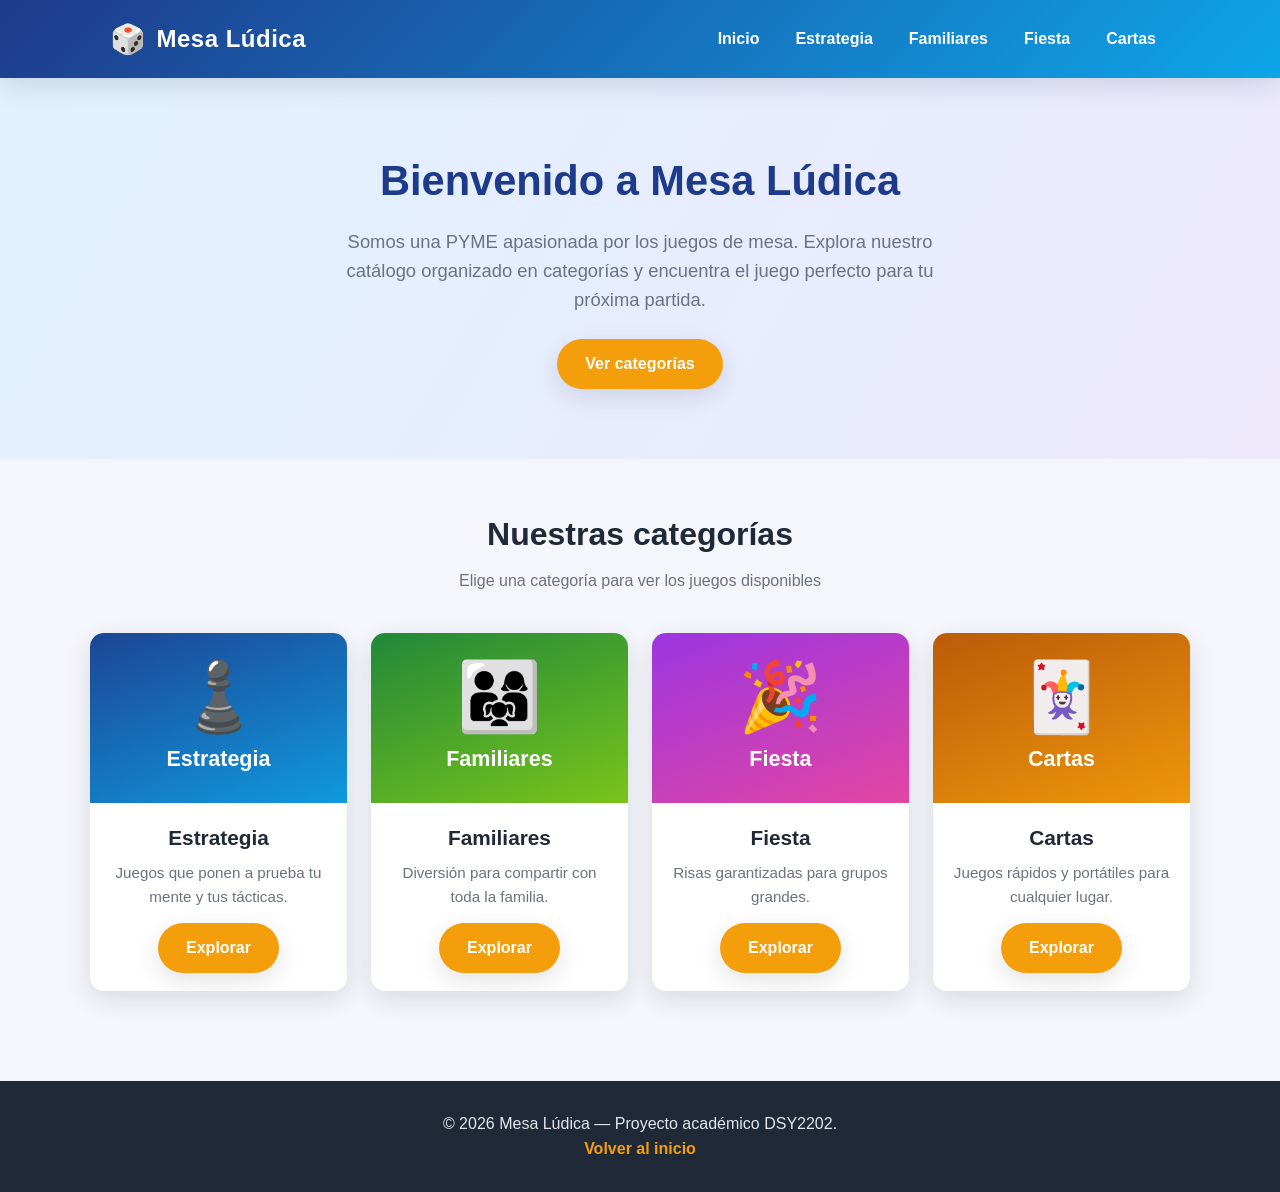
==== index.html @ 4b868eaf "Sitio inicial Mesa Lúdica: catálogo de juegos de mesa (HTML5 + CSS3) Co-Authored-By: Claude Opus 4.7" ====
<!DOCTYPE html>
<html lang="es">
<head>
  <meta charset="UTF-8">
  <meta name="viewport" content="width=device-width, initial-scale=1.0">
  <title>Mesa Lúdica | Tu tienda de juegos de mesa</title>
  <link rel="stylesheet" href="css/styles.css">
</head>
<body>

  <!-- ENCABEZADO + NAVEGACIÓN -->
  <header class="cabecera">
    <nav class="barra-nav">
      <a href="index.html" class="logo"><span>🎲</span> Mesa Lúdica</a>
      <ul class="menu">
        <li><a href="index.html">Inicio</a></li>
        <li><a href="estrategia.html">Estrategia</a></li>
        <li><a href="familiares.html">Familiares</a></li>
        <li><a href="fiesta.html">Fiesta</a></li>
        <li><a href="cartas.html">Cartas</a></li>
      </ul>
    </nav>
  </header>

  <!-- HERO / PORTADA -->
  <section class="hero">
    <h1>Bienvenido a Mesa Lúdica</h1>
    <p>
      Somos una PYME apasionada por los juegos de mesa. Explora nuestro catálogo
      organizado en categorías y encuentra el juego perfecto para tu próxima partida.
    </p>
    <a href="#categorias" class="boton">Ver categorías</a>
  </section>

  <!-- CONTENIDO PRINCIPAL -->
  <main>
    <section id="categorias" class="seccion contenedor">
      <h2 class="titulo-seccion">Nuestras categorías</h2>
      <p class="subtitulo-seccion">Elige una categoría para ver los juegos disponibles</p>

      <div class="grid-categorias">

        <article class="tarjeta-categoria">
          <img src="img/cat-estrategia.svg" alt="Categoría Estrategia">
          <div class="cuerpo">
            <h3>Estrategia</h3>
            <p>Juegos que ponen a prueba tu mente y tus tácticas.</p>
            <a href="estrategia.html" class="boton">Explorar</a>
          </div>
        </article>

        <article class="tarjeta-categoria">
          <img src="img/cat-familiares.svg" alt="Categoría Familiares">
          <div class="cuerpo">
            <h3>Familiares</h3>
            <p>Diversión para compartir con toda la familia.</p>
            <a href="familiares.html" class="boton">Explorar</a>
          </div>
        </article>

        <article class="tarjeta-categoria">
          <img src="img/cat-fiesta.svg" alt="Categoría Fiesta">
          <div class="cuerpo">
            <h3>Fiesta</h3>
            <p>Risas garantizadas para grupos grandes.</p>
            <a href="fiesta.html" class="boton">Explorar</a>
          </div>
        </article>

        <article class="tarjeta-categoria">
          <img src="img/cat-cartas.svg" alt="Categoría Cartas">
          <div class="cuerpo">
            <h3>Cartas</h3>
            <p>Juegos rápidos y portátiles para cualquier lugar.</p>
            <a href="cartas.html" class="boton">Explorar</a>
          </div>
        </article>

      </div>
    </section>
  </main>

  <!-- PIE DE PÁGINA -->
  <footer class="pie-pagina">
    <p>&copy; 2026 Mesa Lúdica — Proyecto académico DSY2202.</p>
    <p><a href="index.html">Volver al inicio</a></p>
  </footer>

</body>
</html>
---- css/styles.css ----
/* ============================================================
   Mesa Lúdica - Hoja de estilos principal
   DSY2202 - Desarrollo Full Stack II - Experiencia 1, Semana 1
   ============================================================ */

/* ----- 1. VARIABLES CSS (variables personalizadas) ----- */
:root {
  /* Paleta de marca */
  --color-primario: #1e3a8a;
  --color-secundario: #0ea5e9;
  --color-acento: #f59e0b;
  --color-exito: #16a34a;
  --color-peligro: #dc2626;

  /* Neutros */
  --color-fondo: #f4f6fb;
  --color-superficie: #ffffff;
  --color-texto: #1f2937;
  --color-texto-suave: #6b7280;

  /* Colores por categoría */
  --cat-estrategia: #1e3a8a;
  --cat-familiares: #15803d;
  --cat-fiesta: #9333ea;
  --cat-cartas: #b45309;

  /* Tipografía y espaciado */
  --fuente-base: "Segoe UI", Roboto, Helvetica, Arial, sans-serif;
  --radio: 14px;
  --sombra: 0 8px 24px rgba(15, 23, 42, 0.12);
  --sombra-fuerte: 0 14px 36px rgba(15, 23, 42, 0.22);
  --transicion: 0.3s ease;
  --ancho-max: 1100px;
}

/* ----- 2. RESET BÁSICO ----- */
* {
  margin: 0;
  padding: 0;
  box-sizing: border-box; /* Box Model: el padding y border se incluyen en el ancho */
}

html {
  scroll-behavior: smooth; /* desplazamiento suave */
}

body {
  font-family: var(--fuente-base);
  color: var(--color-texto);
  background-color: var(--color-fondo);
  line-height: 1.6;
}

img {
  max-width: 100%;
  display: block;
}

a {
  text-decoration: none;
  color: inherit;
}

/* ----- 3. ANIMACIONES (@keyframes) ----- */

/* (1) Aparición suave de elementos */
@keyframes aparecer {
  from { opacity: 0; transform: translateY(24px); }
  to   { opacity: 1; transform: translateY(0); }
}

/* (2) Deslizar el encabezado desde arriba */
@keyframes bajarHeader {
  from { transform: translateY(-100%); opacity: 0; }
  to   { transform: translateY(0); opacity: 1; }
}

/* (3) Latido para resaltar la etiqueta de descuento */
@keyframes latir {
  0%, 100% { transform: scale(1); }
  50%      { transform: scale(1.12); }
}

/* (4) Flotación para los iconos/imágenes destacadas */
@keyframes flotar {
  0%, 100% { transform: translateY(0); }
  50%      { transform: translateY(-10px); }
}

/* (5) Brillo que recorre el hero */
@keyframes brillo {
  0%   { background-position: -200% center; }
  100% { background-position: 200% center; }
}

/* ----- 4. CONTENEDOR Y UTILIDADES ----- */
.contenedor {
  width: 100%;
  max-width: var(--ancho-max);
  margin: 0 auto;
  padding: 0 20px;
}

.seccion {
  padding: 50px 0;
}

.titulo-seccion {
  font-size: 2rem;
  text-align: center;
  margin-bottom: 8px;
}

.subtitulo-seccion {
  text-align: center;
  color: var(--color-texto-suave);
  margin-bottom: 40px;
}

/* ----- 5. ENCABEZADO Y NAVEGACIÓN ----- */
.cabecera {
  background: linear-gradient(135deg, var(--color-primario), var(--color-secundario));
  color: #fff;
  box-shadow: var(--sombra);
  position: sticky;
  top: 0;
  z-index: 100;
  animation: bajarHeader 0.6s ease both;
}

.barra-nav {
  display: flex;
  align-items: center;
  justify-content: space-between;
  flex-wrap: wrap;
  gap: 12px;
  padding: 16px 20px;
  max-width: var(--ancho-max);
  margin: 0 auto;
}

.logo {
  display: flex;
  align-items: center;
  gap: 10px;
  font-size: 1.5rem;
  font-weight: 700;
  letter-spacing: 0.5px;
}

.logo span {
  font-size: 1.8rem;
  animation: flotar 3s ease-in-out infinite;
}

.menu {
  display: flex;
  list-style: none;
  gap: 8px;
  flex-wrap: wrap;
}

.menu a {
  padding: 8px 14px;
  border-radius: 999px;
  font-weight: 600;
  transition: background var(--transicion), transform var(--transicion);
}

/* pseudo-clase :hover */
.menu a:hover {
  background: rgba(255, 255, 255, 0.22);
  transform: translateY(-2px);
}

/* ----- 6. HERO (portada de inicio) ----- */
.hero {
  text-align: center;
  padding: 70px 20px;
  background: linear-gradient(120deg, #e0f2fe, #ede9fe, #fef3c7);
  background-size: 200% auto;
  animation: brillo 8s linear infinite;
}

.hero h1 {
  font-size: 2.6rem;
  margin-bottom: 12px;
  color: var(--color-primario);
}

.hero p {
  font-size: 1.15rem;
  color: var(--color-texto-suave);
  max-width: 620px;
  margin: 0 auto 24px;
}

.boton {
  display: inline-block;
  background: var(--color-acento);
  color: #fff;
  padding: 12px 28px;
  border-radius: 999px;
  font-weight: 700;
  box-shadow: var(--sombra);
  transition: transform var(--transicion), box-shadow var(--transicion);
}

.boton:hover {
  transform: translateY(-3px) scale(1.03);
  box-shadow: var(--sombra-fuerte);
}

/* ----- 7. GRID DE CATEGORÍAS (página principal) ----- */
.grid-categorias {
  display: grid;
  grid-template-columns: repeat(auto-fit, minmax(240px, 1fr));
  gap: 24px;
}

.tarjeta-categoria {
  background: var(--color-superficie);
  border-radius: var(--radio);
  overflow: hidden;
  box-shadow: var(--sombra);
  transition: transform var(--transicion), box-shadow var(--transicion);
  animation: aparecer 0.6s ease both;
}

.tarjeta-categoria:hover {
  transform: translateY(-8px);
  box-shadow: var(--sombra-fuerte);
}

.tarjeta-categoria img {
  width: 100%;
  height: 170px;
  object-fit: cover;
}

.tarjeta-categoria .cuerpo {
  padding: 18px;
  text-align: center;
}

.tarjeta-categoria h3 {
  font-size: 1.3rem;
  margin-bottom: 6px;
}

.tarjeta-categoria p {
  color: var(--color-texto-suave);
  font-size: 0.95rem;
  margin-bottom: 14px;
}

/* ----- 8. CABECERA DE CATEGORÍA (banner interior) ----- */
.banner-categoria {
  position: relative;
  color: #fff;
  text-align: center;
  padding: 60px 20px;
  background-size: cover;
  background-position: center;
}

.banner-categoria::after {
  /* pseudo-elemento que oscurece la imagen para legibilidad */
  content: "";
  position: absolute;
  inset: 0;
  background: rgba(15, 23, 42, 0.45);
}

.banner-categoria h1,
.banner-categoria p {
  position: relative;
  z-index: 1;
}

.banner-categoria h1 {
  font-size: 2.4rem;
  margin-bottom: 8px;
}

/* ----- 9. GRID DE JUEGOS (fichas) ----- */
.grid-juegos {
  display: grid;
  grid-template-columns: repeat(auto-fit, minmax(280px, 1fr));
  gap: 28px;
}

.ficha {
  position: relative;
  background: var(--color-superficie);
  border-radius: var(--radio);
  overflow: hidden;
  box-shadow: var(--sombra);
  display: flex;
  flex-direction: column;
  transition: transform var(--transicion), box-shadow var(--transicion);
  animation: aparecer 0.6s ease both;
}

.ficha:hover {
  transform: translateY(-8px);
  box-shadow: var(--sombra-fuerte);
}

.ficha img {
  width: 100%;
  height: 200px;
  object-fit: cover;
}

.ficha .cuerpo {
  padding: 18px;
  display: flex;
  flex-direction: column;
  flex-grow: 1;
}

.ficha h3 {
  font-size: 1.25rem;
  margin-bottom: 8px;
}

.ficha .descripcion {
  color: var(--color-texto-suave);
  font-size: 0.95rem;
  margin-bottom: 16px;
  flex-grow: 1;
}

.ficha .pie {
  display: flex;
  align-items: center;
  justify-content: space-between;
  flex-wrap: wrap;
  gap: 8px;
}

/* Precios */
.precio {
  font-size: 1.35rem;
  font-weight: 700;
  color: var(--color-primario);
}

.precio-antiguo {
  font-size: 0.95rem;
  color: var(--color-texto-suave);
  text-decoration: line-through;
  margin-right: 6px;
}

/* Etiqueta de descuento */
.etiqueta-descuento {
  position: absolute;
  top: 14px;
  right: 14px;
  background: var(--color-peligro);
  color: #fff;
  font-weight: 700;
  font-size: 0.85rem;
  padding: 6px 12px;
  border-radius: 999px;
  box-shadow: var(--sombra);
  animation: latir 1.4s ease-in-out infinite;
}

.etiqueta-sin-descuento {
  font-size: 0.8rem;
  color: var(--color-texto-suave);
  font-style: italic;
}

/* ----- 10. PIE DE PÁGINA ----- */
.pie-pagina {
  background: var(--color-texto);
  color: #e5e7eb;
  text-align: center;
  padding: 30px 20px;
  margin-top: 40px;
}

.pie-pagina a {
  color: var(--color-acento);
  font-weight: 600;
}

/* ----- 11. DISEÑO RESPONSIVO (media queries) ----- */

/* Tablets */
@media screen and (max-width: 768px) {
  .hero h1 { font-size: 2rem; }
  .titulo-seccion { font-size: 1.6rem; }
  .barra-nav { justify-content: center; }
}

/* Teléfonos */
@media screen and (max-width: 480px) {
  .grid-categorias,
  .grid-juegos {
    grid-template-columns: 1fr; /* una sola columna */
  }
  .menu { width: 100%; justify-content: center; }
  .hero { padding: 50px 16px; }
  .hero h1 { font-size: 1.7rem; }
}
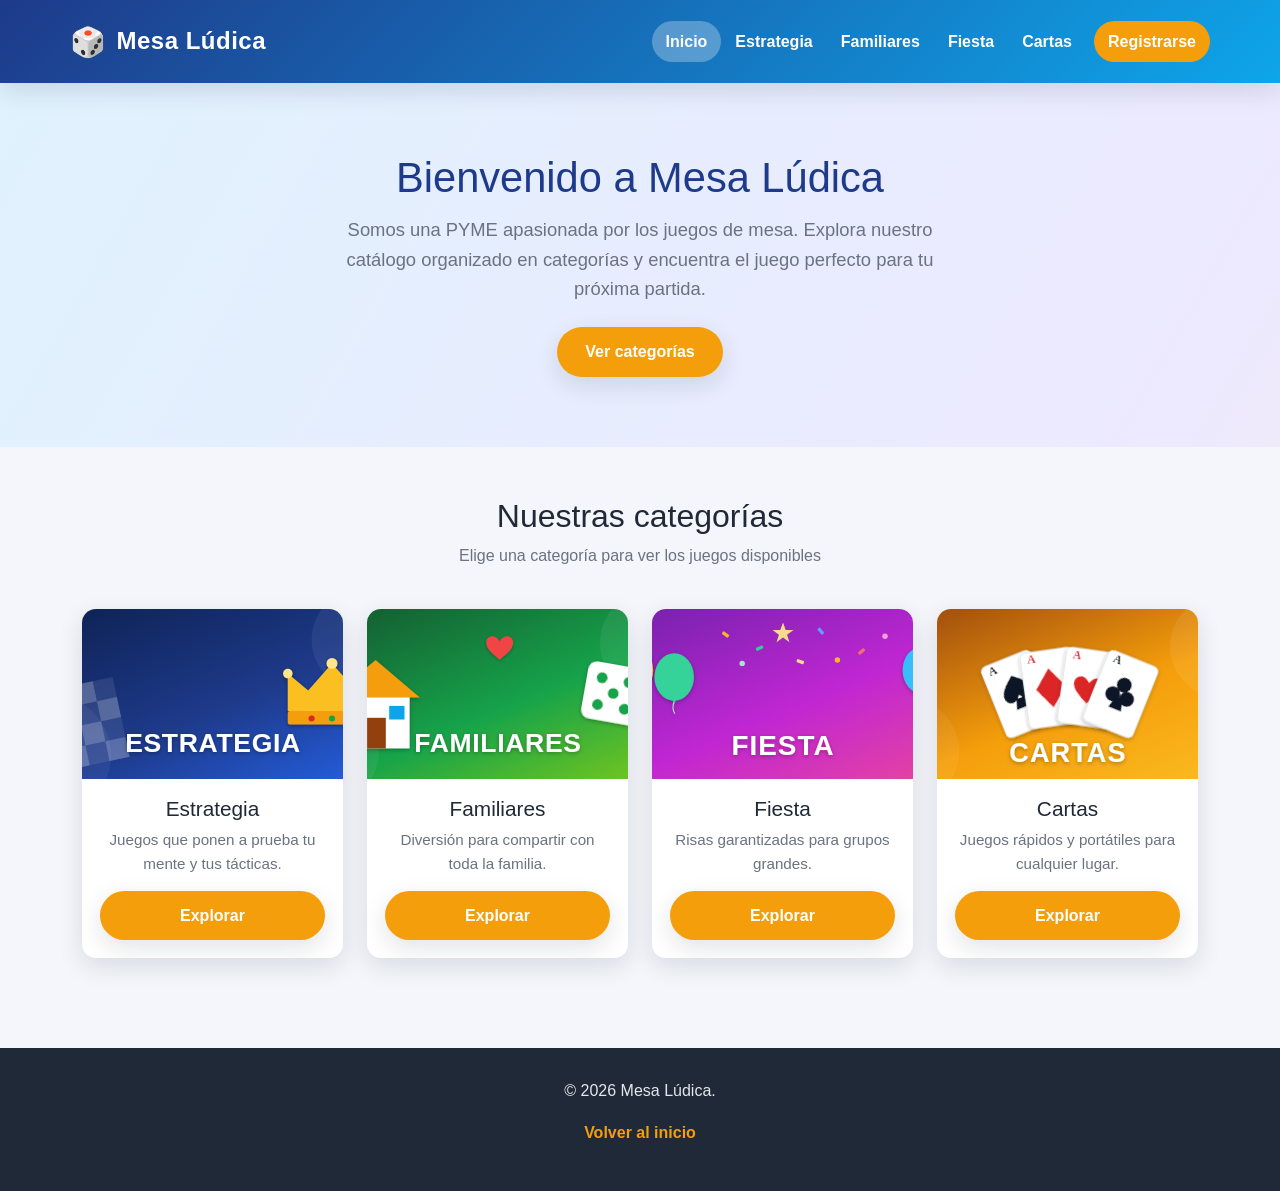
==== commit cb8dbd92: "Integra Bootstrap 5 y validaciones JS para la entrega de la Semana 2" ====
--- a/index.html
+++ b/index.html
@@ -4,87 +4,116 @@
   <meta charset="UTF-8">
   <meta name="viewport" content="width=device-width, initial-scale=1.0">
   <title>Mesa Lúdica | Tu tienda de juegos de mesa</title>
+
+  <!-- Bootstrap 5 (CDN) -->
+  <link href="https://cdn.jsdelivr.net/npm/bootstrap@5.3.3/dist/css/bootstrap.min.css" rel="stylesheet">
+  <!-- Estilos propios (van DESPUÉS para poder sobrescribir) -->
   <link rel="stylesheet" href="css/styles.css">
 </head>
 <body>
 
-  <!-- ENCABEZADO + NAVEGACIÓN -->
-  <header class="cabecera">
-    <nav class="barra-nav">
-      <a href="index.html" class="logo"><span>🎲</span> Mesa Lúdica</a>
-      <ul class="menu">
-        <li><a href="index.html">Inicio</a></li>
-        <li><a href="estrategia.html">Estrategia</a></li>
-        <li><a href="familiares.html">Familiares</a></li>
-        <li><a href="fiesta.html">Fiesta</a></li>
-        <li><a href="cartas.html">Cartas</a></li>
-      </ul>
+  <!-- ENCABEZADO + NAVEGACIÓN (Bootstrap navbar responsive) -->
+  <header class="cabecera sticky-top">
+    <nav class="navbar navbar-expand-lg container">
+      <a class="navbar-brand logo" href="index.html">
+        <span>🎲</span> Mesa Lúdica
+      </a>
+      <button class="navbar-toggler" type="button" data-bs-toggle="collapse"
+              data-bs-target="#navMenu" aria-controls="navMenu"
+              aria-expanded="false" aria-label="Abrir navegación">
+        <span class="navbar-toggler-icon"></span>
+      </button>
+      <div class="collapse navbar-collapse" id="navMenu">
+        <ul class="navbar-nav ms-auto align-items-lg-center menu">
+          <li class="nav-item"><a class="nav-link" href="index.html">Inicio</a></li>
+          <li class="nav-item"><a class="nav-link" href="estrategia.html">Estrategia</a></li>
+          <li class="nav-item"><a class="nav-link" href="familiares.html">Familiares</a></li>
+          <li class="nav-item"><a class="nav-link" href="fiesta.html">Fiesta</a></li>
+          <li class="nav-item"><a class="nav-link" href="cartas.html">Cartas</a></li>
+          <li class="nav-item ms-lg-2"><a class="nav-link nav-cta" href="registro.html">Registrarse</a></li>
+        </ul>
+      </div>
     </nav>
   </header>
 
   <!-- HERO / PORTADA -->
   <section class="hero">
-    <h1>Bienvenido a Mesa Lúdica</h1>
-    <p>
-      Somos una PYME apasionada por los juegos de mesa. Explora nuestro catálogo
-      organizado en categorías y encuentra el juego perfecto para tu próxima partida.
-    </p>
-    <a href="#categorias" class="boton">Ver categorías</a>
+    <div class="container">
+      <h1>Bienvenido a Mesa Lúdica</h1>
+      <p>
+        Somos una PYME apasionada por los juegos de mesa. Explora nuestro catálogo
+        organizado en categorías y encuentra el juego perfecto para tu próxima partida.
+      </p>
+      <a href="#categorias" class="boton">Ver categorías</a>
+    </div>
   </section>
 
   <!-- CONTENIDO PRINCIPAL -->
   <main>
-    <section id="categorias" class="seccion contenedor">
-      <h2 class="titulo-seccion">Nuestras categorías</h2>
-      <p class="subtitulo-seccion">Elige una categoría para ver los juegos disponibles</p>
+    <section id="categorias" class="seccion">
+      <div class="container">
+        <h2 class="titulo-seccion">Nuestras categorías</h2>
+        <p class="subtitulo-seccion">Elige una categoría para ver los juegos disponibles</p>
 
-      <div class="grid-categorias">
+        <div class="row g-4 grid-categorias">
 
-        <article class="tarjeta-categoria">
-          <img src="img/cat-estrategia.svg" alt="Categoría Estrategia">
-          <div class="cuerpo">
-            <h3>Estrategia</h3>
-            <p>Juegos que ponen a prueba tu mente y tus tácticas.</p>
-            <a href="estrategia.html" class="boton">Explorar</a>
-          </div>
-        </article>
+          <article class="col-12 col-sm-6 col-lg-3">
+            <div class="tarjeta-categoria h-100">
+              <img src="img/cat-estrategia.svg" alt="Categoría Estrategia">
+              <div class="cuerpo">
+                <h3>Estrategia</h3>
+                <p>Juegos que ponen a prueba tu mente y tus tácticas.</p>
+                <a href="estrategia.html" class="boton">Explorar</a>
+              </div>
+            </div>
+          </article>
 
-        <article class="tarjeta-categoria">
-          <img src="img/cat-familiares.svg" alt="Categoría Familiares">
-          <div class="cuerpo">
-            <h3>Familiares</h3>
-            <p>Diversión para compartir con toda la familia.</p>
-            <a href="familiares.html" class="boton">Explorar</a>
-          </div>
-        </article>
+          <article class="col-12 col-sm-6 col-lg-3">
+            <div class="tarjeta-categoria h-100">
+              <img src="img/cat-familiares.svg" alt="Categoría Familiares">
+              <div class="cuerpo">
+                <h3>Familiares</h3>
+                <p>Diversión para compartir con toda la familia.</p>
+                <a href="familiares.html" class="boton">Explorar</a>
+              </div>
+            </div>
+          </article>
 
-        <article class="tarjeta-categoria">
-          <img src="img/cat-fiesta.svg" alt="Categoría Fiesta">
-          <div class="cuerpo">
-            <h3>Fiesta</h3>
-            <p>Risas garantizadas para grupos grandes.</p>
-            <a href="fiesta.html" class="boton">Explorar</a>
-          </div>
-        </article>
+          <article class="col-12 col-sm-6 col-lg-3">
+            <div class="tarjeta-categoria h-100">
+              <img src="img/cat-fiesta.svg" alt="Categoría Fiesta">
+              <div class="cuerpo">
+                <h3>Fiesta</h3>
+                <p>Risas garantizadas para grupos grandes.</p>
+                <a href="fiesta.html" class="boton">Explorar</a>
+              </div>
+            </div>
+          </article>
 
-        <article class="tarjeta-categoria">
-          <img src="img/cat-cartas.svg" alt="Categoría Cartas">
-          <div class="cuerpo">
-            <h3>Cartas</h3>
-            <p>Juegos rápidos y portátiles para cualquier lugar.</p>
-            <a href="cartas.html" class="boton">Explorar</a>
-          </div>
-        </article>
+          <article class="col-12 col-sm-6 col-lg-3">
+            <div class="tarjeta-categoria h-100">
+              <img src="img/cat-cartas.svg" alt="Categoría Cartas">
+              <div class="cuerpo">
+                <h3>Cartas</h3>
+                <p>Juegos rápidos y portátiles para cualquier lugar.</p>
+                <a href="cartas.html" class="boton">Explorar</a>
+              </div>
+            </div>
+          </article>
 
+        </div>
       </div>
     </section>
   </main>
 
   <!-- PIE DE PÁGINA -->
   <footer class="pie-pagina">
-    <p>&copy; 2026 Mesa Lúdica — Proyecto académico DSY2202.</p>
+    <p>&copy; 2026 Mesa Lúdica.</p>
     <p><a href="index.html">Volver al inicio</a></p>
   </footer>
 
+  <!-- Bootstrap JS + scripts propios -->
+  <script src="https://cdn.jsdelivr.net/npm/bootstrap@5.3.3/dist/js/bootstrap.bundle.min.js"></script>
+  <script src="js/main.js"></script>
 </body>
 </html>
--- a/css/styles.css
+++ b/css/styles.css
@@ -1,6 +1,6 @@
 /* ============================================================
    Mesa Lúdica - Hoja de estilos principal
-   DSY2202 - Desarrollo Full Stack II - Experiencia 1, Semana 1
+   DSY2202 - Desarrollo Full Stack II - Experiencia 1, Semana 2
    ============================================================ */
 
 /* ----- 1. VARIABLES CSS (variables personalizadas) ----- */
@@ -31,17 +31,15 @@
   --sombra-fuerte: 0 14px 36px rgba(15, 23, 42, 0.22);
   --transicion: 0.3s ease;
   --ancho-max: 1100px;
+
+  /* Personalización de Bootstrap a nuestra paleta */
+  --bs-primary: var(--color-primario);
+  --bs-primary-rgb: 30, 58, 138;
 }
 
 /* ----- 2. RESET BÁSICO ----- */
-* {
-  margin: 0;
-  padding: 0;
-  box-sizing: border-box; /* Box Model: el padding y border se incluyen en el ancho */
-}
-
 html {
-  scroll-behavior: smooth; /* desplazamiento suave */
+  scroll-behavior: smooth;
 }
 
 body {
@@ -62,45 +60,32 @@
 }
 
 /* ----- 3. ANIMACIONES (@keyframes) ----- */
-
-/* (1) Aparición suave de elementos */
 @keyframes aparecer {
   from { opacity: 0; transform: translateY(24px); }
   to   { opacity: 1; transform: translateY(0); }
 }
 
-/* (2) Deslizar el encabezado desde arriba */
 @keyframes bajarHeader {
   from { transform: translateY(-100%); opacity: 0; }
   to   { transform: translateY(0); opacity: 1; }
 }
 
-/* (3) Latido para resaltar la etiqueta de descuento */
 @keyframes latir {
   0%, 100% { transform: scale(1); }
   50%      { transform: scale(1.12); }
 }
 
-/* (4) Flotación para los iconos/imágenes destacadas */
 @keyframes flotar {
   0%, 100% { transform: translateY(0); }
   50%      { transform: translateY(-10px); }
 }
 
-/* (5) Brillo que recorre el hero */
 @keyframes brillo {
   0%   { background-position: -200% center; }
   100% { background-position: 200% center; }
 }
 
-/* ----- 4. CONTENEDOR Y UTILIDADES ----- */
-.contenedor {
-  width: 100%;
-  max-width: var(--ancho-max);
-  margin: 0 auto;
-  padding: 0 20px;
-}
-
+/* ----- 4. UTILIDADES ----- */
 .seccion {
   padding: 50px 0;
 }
@@ -117,60 +102,85 @@
   margin-bottom: 40px;
 }
 
-/* ----- 5. ENCABEZADO Y NAVEGACIÓN ----- */
+/* ----- 5. ENCABEZADO Y NAVEGACIÓN (Bootstrap navbar + estilos propios) ----- */
 .cabecera {
   background: linear-gradient(135deg, var(--color-primario), var(--color-secundario));
   color: #fff;
   box-shadow: var(--sombra);
-  position: sticky;
-  top: 0;
-  z-index: 100;
   animation: bajarHeader 0.6s ease both;
-}
-
-.barra-nav {
-  display: flex;
-  align-items: center;
-  justify-content: space-between;
-  flex-wrap: wrap;
-  gap: 12px;
-  padding: 16px 20px;
-  max-width: var(--ancho-max);
-  margin: 0 auto;
-}
-
-.logo {
+  transition: padding var(--transicion), box-shadow var(--transicion);
+}
+
+/* clase aplicada con JS cuando el usuario hace scroll */
+.cabecera.cabecera-scrolled .navbar {
+  padding-top: 0.35rem;
+  padding-bottom: 0.35rem;
+}
+.cabecera.cabecera-scrolled {
+  box-shadow: var(--sombra-fuerte);
+}
+
+.cabecera .navbar {
+  padding-top: 0.85rem;
+  padding-bottom: 0.85rem;
+}
+
+.cabecera .navbar-brand.logo {
+  color: #fff;
+  font-size: 1.5rem;
+  font-weight: 700;
+  letter-spacing: 0.5px;
   display: flex;
   align-items: center;
   gap: 10px;
-  font-size: 1.5rem;
-  font-weight: 700;
-  letter-spacing: 0.5px;
-}
-
-.logo span {
+}
+
+.cabecera .navbar-brand.logo span {
   font-size: 1.8rem;
+  display: inline-block;
   animation: flotar 3s ease-in-out infinite;
 }
 
-.menu {
-  display: flex;
-  list-style: none;
-  gap: 8px;
-  flex-wrap: wrap;
-}
-
-.menu a {
+.cabecera .navbar-nav .nav-link {
+  color: #ffffff;
+  font-weight: 600;
   padding: 8px 14px;
   border-radius: 999px;
-  font-weight: 600;
   transition: background var(--transicion), transform var(--transicion);
 }
 
-/* pseudo-clase :hover */
-.menu a:hover {
+.cabecera .navbar-nav .nav-link:hover,
+.cabecera .navbar-nav .nav-link:focus {
   background: rgba(255, 255, 255, 0.22);
   transform: translateY(-2px);
+  color: #fff;
+}
+
+.cabecera .navbar-nav .nav-link.active {
+  background: rgba(255, 255, 255, 0.28);
+}
+
+/* botón "Registrarse" destacado en la navbar */
+.cabecera .nav-link.nav-cta {
+  background: var(--color-acento);
+  color: #fff;
+}
+
+.cabecera .nav-link.nav-cta:hover,
+.cabecera .nav-link.nav-cta:focus {
+  background: #e08e07;
+  color: #fff;
+}
+
+/* botón hamburguesa: ícono blanco */
+.cabecera .navbar-toggler {
+  border-color: rgba(255, 255, 255, 0.4);
+}
+.cabecera .navbar-toggler:focus {
+  box-shadow: 0 0 0 0.2rem rgba(255, 255, 255, 0.25);
+}
+.cabecera .navbar-toggler-icon {
+  background-image: url("data:image/svg+xml,%3csvg xmlns='http://www.w3.org/2000/svg' viewBox='0 0 30 30'%3e%3cpath stroke='rgba%28255,255,255,0.95%29' stroke-linecap='round' stroke-miterlimit='10' stroke-width='2' d='M4 7h22M4 15h22M4 23h22'/%3e%3c/svg%3e");
 }
 
 /* ----- 6. HERO (portada de inicio) ----- */
@@ -200,24 +210,28 @@
   background: var(--color-acento);
   color: #fff;
   padding: 12px 28px;
+  border: none;
   border-radius: 999px;
   font-weight: 700;
   box-shadow: var(--sombra);
-  transition: transform var(--transicion), box-shadow var(--transicion);
+  transition: transform var(--transicion), box-shadow var(--transicion), background var(--transicion);
+  cursor: pointer;
 }
 
 .boton:hover {
   transform: translateY(-3px) scale(1.03);
   box-shadow: var(--sombra-fuerte);
-}
-
-/* ----- 7. GRID DE CATEGORÍAS (página principal) ----- */
-.grid-categorias {
-  display: grid;
-  grid-template-columns: repeat(auto-fit, minmax(240px, 1fr));
-  gap: 24px;
-}
-
+  color: #fff;
+}
+
+.boton-secundario {
+  background: var(--color-texto-suave);
+}
+.boton-secundario:hover {
+  background: #4b5563;
+}
+
+/* ----- 7. TARJETAS DE CATEGORÍA (index) ----- */
 .tarjeta-categoria {
   background: var(--color-superficie);
   border-radius: var(--radio);
@@ -225,6 +239,8 @@
   box-shadow: var(--sombra);
   transition: transform var(--transicion), box-shadow var(--transicion);
   animation: aparecer 0.6s ease both;
+  display: flex;
+  flex-direction: column;
 }
 
 .tarjeta-categoria:hover {
@@ -241,6 +257,9 @@
 .tarjeta-categoria .cuerpo {
   padding: 18px;
   text-align: center;
+  flex-grow: 1;
+  display: flex;
+  flex-direction: column;
 }
 
 .tarjeta-categoria h3 {
@@ -252,9 +271,10 @@
   color: var(--color-texto-suave);
   font-size: 0.95rem;
   margin-bottom: 14px;
-}
-
-/* ----- 8. CABECERA DE CATEGORÍA (banner interior) ----- */
+  flex-grow: 1;
+}
+
+/* ----- 8. BANNER DE CATEGORÍA (página interior) ----- */
 .banner-categoria {
   position: relative;
   color: #fff;
@@ -265,7 +285,6 @@
 }
 
 .banner-categoria::after {
-  /* pseudo-elemento que oscurece la imagen para legibilidad */
   content: "";
   position: absolute;
   inset: 0;
@@ -283,13 +302,7 @@
   margin-bottom: 8px;
 }
 
-/* ----- 9. GRID DE JUEGOS (fichas) ----- */
-.grid-juegos {
-  display: grid;
-  grid-template-columns: repeat(auto-fit, minmax(280px, 1fr));
-  gap: 28px;
-}
-
+/* ----- 9. FICHAS DE JUEGOS ----- */
 .ficha {
   position: relative;
   background: var(--color-superficie);
@@ -367,6 +380,7 @@
   border-radius: 999px;
   box-shadow: var(--sombra);
   animation: latir 1.4s ease-in-out infinite;
+  z-index: 2;
 }
 
 .etiqueta-sin-descuento {
@@ -375,7 +389,73 @@
   font-style: italic;
 }
 
-/* ----- 10. PIE DE PÁGINA ----- */
+/* ----- 10. PÁGINA DE REGISTRO ----- */
+.banner-registro {
+  position: relative;
+  color: #fff;
+  text-align: center;
+  padding: 60px 20px;
+  background: linear-gradient(135deg, var(--color-primario), var(--color-secundario), var(--color-acento));
+  background-size: 200% auto;
+  animation: brillo 10s linear infinite;
+}
+
+.banner-registro h1 {
+  font-size: 2.2rem;
+  margin-bottom: 8px;
+  position: relative;
+  z-index: 1;
+}
+
+.banner-registro p {
+  position: relative;
+  z-index: 1;
+  opacity: 0.95;
+}
+
+.formulario-card {
+  background: var(--color-superficie);
+  border-radius: var(--radio);
+  box-shadow: var(--sombra);
+  padding: 30px;
+  animation: aparecer 0.6s ease both;
+}
+
+.formulario-card .form-label {
+  font-weight: 600;
+  color: var(--color-texto);
+}
+
+.formulario-card .form-control:focus {
+  border-color: var(--color-secundario);
+  box-shadow: 0 0 0 0.2rem rgba(14, 165, 233, 0.18);
+}
+
+/* ----- 10b. MODAL DE ÉXITO DEL REGISTRO ----- */
+.modal-header-exito {
+  background: linear-gradient(135deg, var(--color-exito), #34d399);
+  color: #fff;
+  border-bottom: none;
+}
+
+.modal-header-exito .modal-title {
+  font-weight: 700;
+}
+
+#modalExito .modal-content {
+  border-radius: var(--radio);
+  overflow: hidden;
+  border: none;
+  box-shadow: var(--sombra-fuerte);
+}
+
+#modalExito .modal-footer {
+  border-top: 1px solid #e5e7eb;
+  gap: 8px;
+  flex-wrap: wrap;
+}
+
+/* ----- 11. PIE DE PÁGINA ----- */
 .pie-pagina {
   background: var(--color-texto);
   color: #e5e7eb;
@@ -389,22 +469,50 @@
   font-weight: 600;
 }
 
-/* ----- 11. DISEÑO RESPONSIVO (media queries) ----- */
-
-/* Tablets */
+/* ----- 12. AJUSTES RESPONSIVOS ADICIONALES ----- */
+/* Bootstrap maneja la cuadrícula; estos retoques afinan tipografías y paddings. */
+
+@media screen and (max-width: 991.98px) {
+  /* navbar colapsada (móvil/tablet) */
+  .cabecera .navbar-collapse {
+    width: 100%;
+  }
+  .cabecera .navbar-nav {
+    width: 100%;
+    margin-top: 12px;
+    gap: 6px;
+  }
+  .cabecera .navbar-nav .nav-item {
+    width: 100%;
+  }
+  .cabecera .navbar-nav .nav-link {
+    display: block;
+    width: 100%;
+    text-align: center;
+    border-radius: 12px; /* pill completo se ve raro a ancho 100% */
+  }
+  /* evitar el salto en táctil: el hover/focus no debe desplazar */
+  .cabecera .navbar-nav .nav-link:hover,
+  .cabecera .navbar-nav .nav-link:focus {
+    transform: none;
+  }
+  /* separar visualmente el CTA del resto */
+  .cabecera .nav-item:has(> .nav-cta) {
+    margin-top: 6px;
+  }
+}
+
 @media screen and (max-width: 768px) {
   .hero h1 { font-size: 2rem; }
   .titulo-seccion { font-size: 1.6rem; }
-  .barra-nav { justify-content: center; }
-}
-
-/* Teléfonos */
+  .banner-categoria h1,
+  .banner-registro h1 { font-size: 1.8rem; }
+  .formulario-card { padding: 22px; }
+}
+
 @media screen and (max-width: 480px) {
-  .grid-categorias,
-  .grid-juegos {
-    grid-template-columns: 1fr; /* una sola columna */
-  }
-  .menu { width: 100%; justify-content: center; }
   .hero { padding: 50px 16px; }
   .hero h1 { font-size: 1.7rem; }
-}
+  .formulario-card { padding: 18px; }
+  .boton { padding: 10px 22px; }
+}
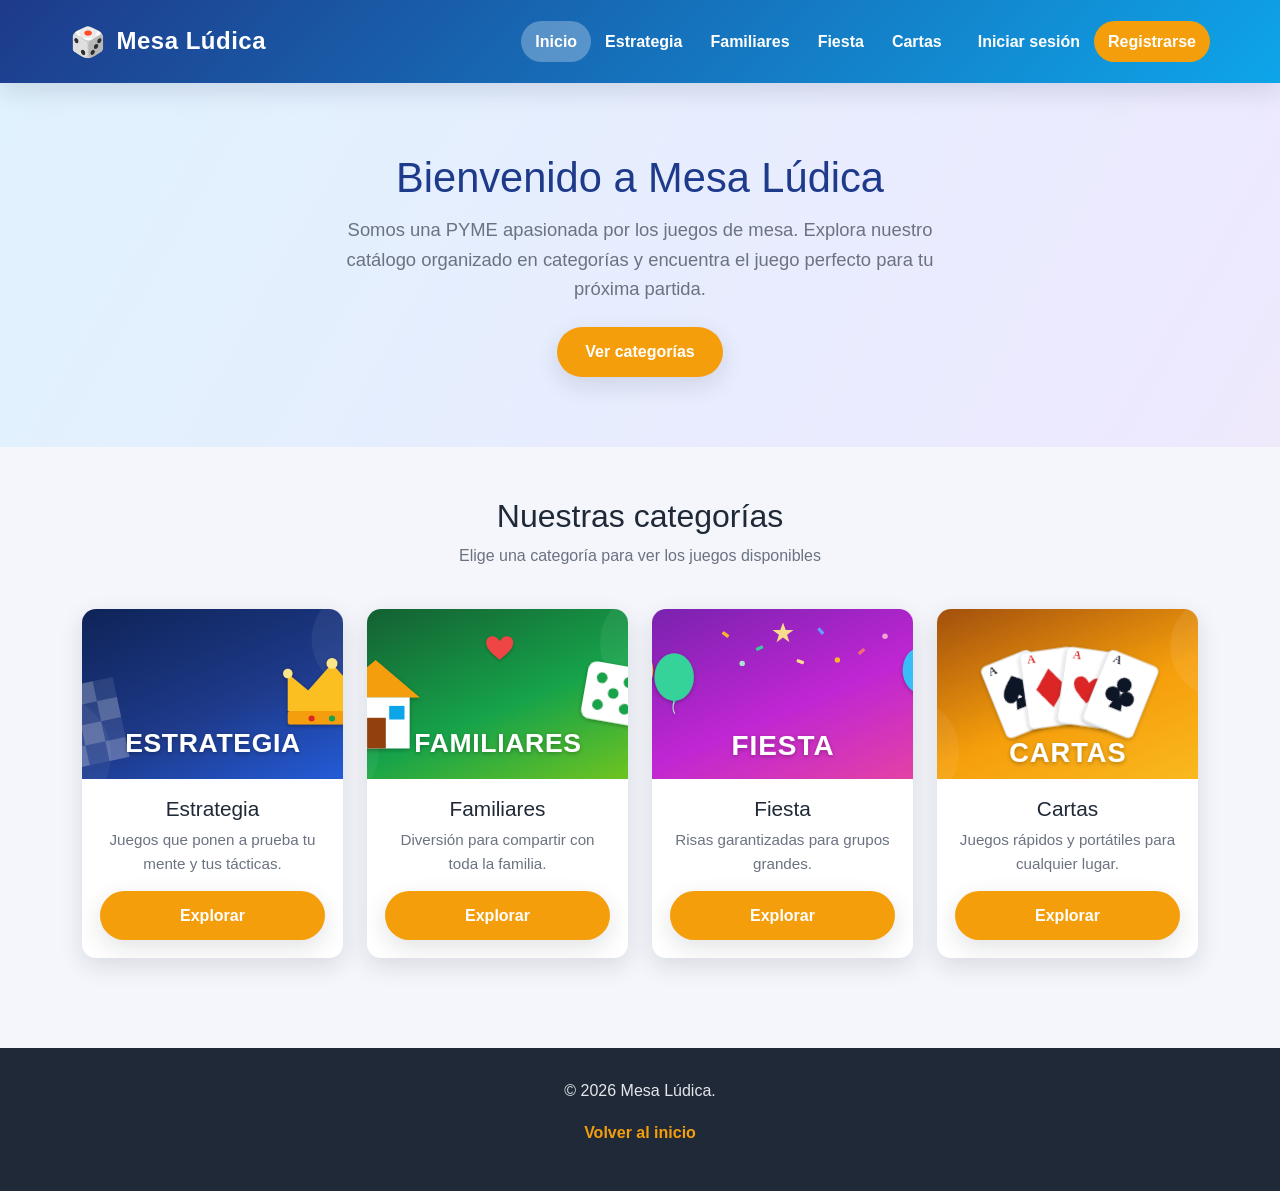
==== commit f0da6dea: "entrega 3" ====
--- a/index.html
+++ b/index.html
@@ -114,6 +114,8 @@
 
   <!-- Bootstrap JS + scripts propios -->
   <script src="https://cdn.jsdelivr.net/npm/bootstrap@5.3.3/dist/js/bootstrap.bundle.min.js"></script>
+  <script src="js/datos.js"></script>
+  <script src="js/auth.js"></script>
   <script src="js/main.js"></script>
 </body>
 </html>
--- a/css/styles.css
+++ b/css/styles.css
@@ -1,6 +1,6 @@
 /* ============================================================
    Mesa Lúdica - Hoja de estilos principal
-   DSY2202 - Desarrollo Full Stack II - Experiencia 1, Semana 2
+   DSY2202 - Desarrollo Full Stack II - Experiencia 1, Semana 3
    ============================================================ */
 
 /* ----- 1. VARIABLES CSS (variables personalizadas) ----- */
@@ -32,14 +32,14 @@
   --transicion: 0.3s ease;
   --ancho-max: 1100px;
 
-  /* Personalización de Bootstrap a nuestra paleta */
+  /* Override de variables de Bootstrap para que use nuestra paleta */
   --bs-primary: var(--color-primario);
   --bs-primary-rgb: 30, 58, 138;
 }
 
 /* ----- 2. RESET BÁSICO ----- */
 html {
-  scroll-behavior: smooth;
+  scroll-behavior: smooth; /* desplazamiento suave */
 }
 
 body {
@@ -60,26 +60,32 @@
 }
 
 /* ----- 3. ANIMACIONES (@keyframes) ----- */
+
+/* (1) Aparición suave de elementos */
 @keyframes aparecer {
   from { opacity: 0; transform: translateY(24px); }
   to   { opacity: 1; transform: translateY(0); }
 }
 
+/* (2) Deslizar el encabezado desde arriba */
 @keyframes bajarHeader {
   from { transform: translateY(-100%); opacity: 0; }
   to   { transform: translateY(0); opacity: 1; }
 }
 
+/* (3) Latido para resaltar la etiqueta de descuento */
 @keyframes latir {
   0%, 100% { transform: scale(1); }
   50%      { transform: scale(1.12); }
 }
 
+/* (4) Flotación para los iconos/imágenes destacadas */
 @keyframes flotar {
   0%, 100% { transform: translateY(0); }
   50%      { transform: translateY(-10px); }
 }
 
+/* (5) Brillo que recorre el hero */
 @keyframes brillo {
   0%   { background-position: -200% center; }
   100% { background-position: 200% center; }
@@ -181,6 +187,42 @@
 }
 .cabecera .navbar-toggler-icon {
   background-image: url("data:image/svg+xml,%3csvg xmlns='http://www.w3.org/2000/svg' viewBox='0 0 30 30'%3e%3cpath stroke='rgba%28255,255,255,0.95%29' stroke-linecap='round' stroke-miterlimit='10' stroke-width='2' d='M4 7h22M4 15h22M4 23h22'/%3e%3c/svg%3e");
+}
+
+/* dropdowns de la navbar (escritorio) */
+.cabecera .dropdown-menu {
+  border: none;
+  border-radius: 12px;
+  box-shadow: var(--sombra-fuerte);
+  margin-top: 6px;
+  padding: 6px;
+}
+
+.cabecera .dropdown-item {
+  border-radius: 8px;
+  font-weight: 600;
+  color: var(--color-texto);
+  padding: 8px 14px;
+  transition: background var(--transicion);
+}
+
+.cabecera .dropdown-item:hover,
+.cabecera .dropdown-item:focus {
+  background: var(--color-fondo);
+  color: var(--color-primario);
+}
+
+.cabecera .dropdown-item.active {
+  background: var(--color-primario);
+  color: #fff;
+}
+
+/* badge del carrito */
+.cabecera .nav-link .badge {
+  font-size: 0.75rem;
+  padding: 0.25em 0.55em;
+  border-radius: 999px;
+  vertical-align: middle;
 }
 
 /* ----- 6. HERO (portada de inicio) ----- */
@@ -231,7 +273,21 @@
   background: #4b5563;
 }
 
-/* ----- 7. TARJETAS DE CATEGORÍA (index) ----- */
+/* botón "agregar al carrito" dentro de las fichas */
+.boton-agregar {
+  display: inline-flex;
+  align-items: center;
+  gap: 6px;
+  padding: 8px 16px;
+  font-size: 0.9rem;
+  background: var(--color-exito);
+}
+.boton-agregar:hover {
+  background: #15803d;
+}
+
+/* ----- 7. TARJETAS DE CATEGORÍA (página principal) ----- */
+/* Bootstrap maneja el grid con row/col; estos estilos son sólo visuales. */
 .tarjeta-categoria {
   background: var(--color-superficie);
   border-radius: var(--radio);
@@ -285,6 +341,7 @@
 }
 
 .banner-categoria::after {
+  /* pseudo-elemento que oscurece la imagen para legibilidad */
   content: "";
   position: absolute;
   inset: 0;
@@ -389,7 +446,7 @@
   font-style: italic;
 }
 
-/* ----- 10. PÁGINA DE REGISTRO ----- */
+/* ----- 10. FORMULARIOS (registro, login, recuperar, perfil) ----- */
 .banner-registro {
   position: relative;
   color: #fff;
@@ -426,12 +483,13 @@
   color: var(--color-texto);
 }
 
-.formulario-card .form-control:focus {
+.formulario-card .form-control:focus,
+.formulario-card .form-select:focus {
   border-color: var(--color-secundario);
   box-shadow: 0 0 0 0.2rem rgba(14, 165, 233, 0.18);
 }
 
-/* ----- 10b. MODAL DE ÉXITO DEL REGISTRO ----- */
+/* Modales de éxito (registro, perfil, recuperación, pago) */
 .modal-header-exito {
   background: linear-gradient(135deg, var(--color-exito), #34d399);
   color: #fff;
@@ -442,20 +500,94 @@
   font-weight: 700;
 }
 
-#modalExito .modal-content {
+.modal-content {
   border-radius: var(--radio);
   overflow: hidden;
   border: none;
   box-shadow: var(--sombra-fuerte);
 }
 
-#modalExito .modal-footer {
+.modal-footer {
   border-top: 1px solid #e5e7eb;
   gap: 8px;
   flex-wrap: wrap;
 }
 
-/* ----- 11. PIE DE PÁGINA ----- */
+/* ----- 11. CARRITO Y TABLAS DE ADMINISTRACIÓN ----- */
+.tabla-carrito th,
+.tabla-admin th {
+  background: var(--color-fondo);
+  color: var(--color-texto);
+  font-weight: 700;
+  border-bottom: 2px solid #e5e7eb;
+}
+
+.tabla-carrito td,
+.tabla-admin td {
+  vertical-align: middle;
+}
+
+.img-carrito {
+  width: 64px;
+  height: 64px;
+  object-fit: cover;
+  border-radius: 10px;
+  box-shadow: var(--sombra);
+}
+
+.img-mini-compra,
+.img-mini-admin {
+  width: 44px;
+  height: 44px;
+  object-fit: cover;
+  border-radius: 8px;
+}
+
+.input-cantidad {
+  max-width: 60px;
+}
+
+/* pills de navegación en el panel admin */
+.nav-pills .nav-link {
+  color: var(--color-primario);
+  font-weight: 600;
+  border-radius: 999px;
+  padding: 8px 22px;
+}
+
+.nav-pills .nav-link.active {
+  background: var(--color-primario);
+  color: #fff;
+}
+
+/* ----- 12. TOAST FLOTANTE (notificaciones) ----- */
+.toast-flotante {
+  position: fixed;
+  bottom: 24px;
+  right: 24px;
+  z-index: 2000;
+  background: var(--color-exito);
+  color: #fff;
+  padding: 14px 22px;
+  border-radius: 12px;
+  box-shadow: var(--sombra-fuerte);
+  font-weight: 600;
+  opacity: 0;
+  transform: translateY(20px);
+  transition: opacity 0.3s ease, transform 0.3s ease;
+  max-width: 90vw;
+}
+
+.toast-flotante.visible {
+  opacity: 1;
+  transform: translateY(0);
+}
+
+.toast-flotante.toast-error {
+  background: var(--color-peligro);
+}
+
+/* ----- 13. PIE DE PÁGINA ----- */
 .pie-pagina {
   background: var(--color-texto);
   color: #e5e7eb;
@@ -469,11 +601,11 @@
   font-weight: 600;
 }
 
-/* ----- 12. AJUSTES RESPONSIVOS ADICIONALES ----- */
-/* Bootstrap maneja la cuadrícula; estos retoques afinan tipografías y paddings. */
-
+/* ----- 14. DISEÑO RESPONSIVO (media queries) ----- */
+/* Bootstrap maneja la cuadrícula; estos retoques afinan tipografías, navbar mobile y formularios. */
+
+/* Tablets y mobile: navbar colapsada */
 @media screen and (max-width: 991.98px) {
-  /* navbar colapsada (móvil/tablet) */
   .cabecera .navbar-collapse {
     width: 100%;
   }
@@ -500,8 +632,26 @@
   .cabecera .nav-item:has(> .nav-cta) {
     margin-top: 6px;
   }
-}
-
+  /* dropdowns dentro del menú colapsado: integrados como sub-menú */
+  .cabecera .dropdown-menu {
+    background: rgba(255, 255, 255, 0.12);
+    box-shadow: none;
+    padding: 4px;
+    margin: 4px 0 8px;
+    border-radius: 12px;
+  }
+  .cabecera .dropdown-item {
+    color: #fff;
+    text-align: center;
+  }
+  .cabecera .dropdown-item:hover,
+  .cabecera .dropdown-item:focus {
+    background: rgba(255, 255, 255, 0.22);
+    color: #fff;
+  }
+}
+
+/* Tablets */
 @media screen and (max-width: 768px) {
   .hero h1 { font-size: 2rem; }
   .titulo-seccion { font-size: 1.6rem; }
@@ -510,6 +660,7 @@
   .formulario-card { padding: 22px; }
 }
 
+/* Teléfonos */
 @media screen and (max-width: 480px) {
   .hero { padding: 50px 16px; }
   .hero h1 { font-size: 1.7rem; }
